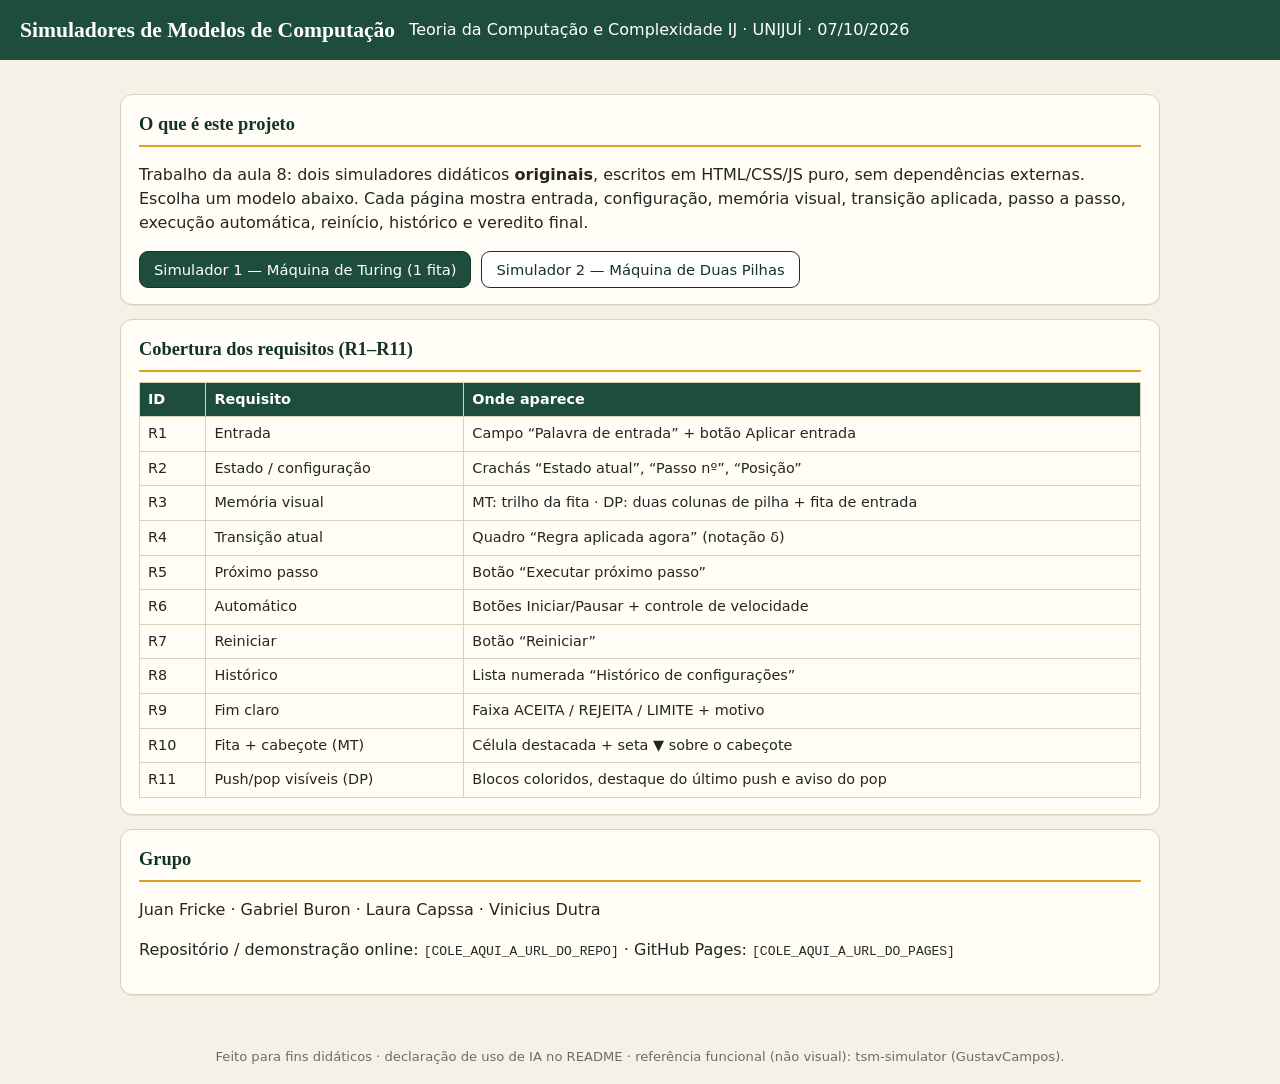
==== index.html @ 35dc0c47 "feat: simuladores MT e 2-pilhas (aula 8, UNIJUI)" ====
<!DOCTYPE html>
<html lang="pt-BR">
<head>
<meta charset="utf-8">
<meta name="viewport" content="width=device-width, initial-scale=1">
<title>Simuladores de Modelos de Computação — UNIJUÍ</title>
<link rel="stylesheet" href="css/estilo.css">
</head>
<body>
<header class="barra-topo">
<h1>Simuladores de Modelos de Computação</h1>
<span>Teoria da Computação e Complexidade IJ · UNIJUÍ · 07/10/2026</span>
</header>
<main class="miolo">
<section class="cartao">
<h2>O que é este projeto</h2>
<p>Trabalho da aula 8: dois simuladores didáticos <strong>originais</strong>, escritos em HTML/CSS/JS puro, sem dependências externas.
Escolha um modelo abaixo. Cada página mostra entrada, configuração, memória visual, transição aplicada,
passo a passo, execução automática, reinício, histórico e veredito final.</p>
<div class="linha">
<a href="mt/index.html"><button>Simulador 1 — Máquina de Turing (1 fita)</button></a>
<a href="dp/index.html"><button class="secundario">Simulador 2 — Máquina de Duas Pilhas</button></a>
</div>
</section>
<section class="cartao">
<h2>Cobertura dos requisitos (R1–R11)</h2>
<table class="req">
<tr><th>ID</th><th>Requisito</th><th>Onde aparece</th></tr>
<tr><td>R1</td><td>Entrada</td><td>Campo “Palavra de entrada” + botão Aplicar entrada</td></tr>
<tr><td>R2</td><td>Estado / configuração</td><td>Crachás “Estado atual”, “Passo nº”, “Posição”</td></tr>
<tr><td>R3</td><td>Memória visual</td><td>MT: trilho da fita · DP: duas colunas de pilha + fita de entrada</td></tr>
<tr><td>R4</td><td>Transição atual</td><td>Quadro “Regra aplicada agora” (notação δ)</td></tr>
<tr><td>R5</td><td>Próximo passo</td><td>Botão “Executar próximo passo”</td></tr>
<tr><td>R6</td><td>Automático</td><td>Botões Iniciar/Pausar + controle de velocidade</td></tr>
<tr><td>R7</td><td>Reiniciar</td><td>Botão “Reiniciar”</td></tr>
<tr><td>R8</td><td>Histórico</td><td>Lista numerada “Histórico de configurações”</td></tr>
<tr><td>R9</td><td>Fim claro</td><td>Faixa ACEITA / REJEITA / LIMITE + motivo</td></tr>
<tr><td>R10</td><td>Fita + cabeçote (MT)</td><td>Célula destacada + seta ▼ sobre o cabeçote</td></tr>
<tr><td>R11</td><td>Push/pop visíveis (DP)</td><td>Blocos coloridos, destaque do último push e aviso do pop</td></tr>
</table>
</section>
<section class="cartao">
<h2>Grupo</h2>
<p>Juan Fricke · Gabriel Buron · Laura Capssa · Vinicius Dutra</p>
<p>Repositório / demonstração online: <code>[COLE_AQUI_A_URL_DO_REPO]</code> ·
GitHub Pages: <code>[COLE_AQUI_A_URL_DO_PAGES]</code></p>
</section>
</main>
<footer class="rodape">Feito para fins didáticos · declaração de uso de IA no README · referência funcional (não visual): tsm-simulator (GustavCampos).</footer>
</body>
</html>
---- css/estilo.css ----
/* Simuladores TC-UNIJUI — estilo proprio.
   Paleta "caderno de serra": creme + verde-mata + mostarda.
   Propositalmente diferente da referencia tsm-simulator. */
:root{
  --fundo:#f4f1e6; --papel:#fffdf6; --tinta:#22271f; --suave:#6b6f61;
  --mata:#1e4d3b; --mata-esc:#123326; --mostarda:#d9a521; --mostarda-cl:#f6e3a1;
  --teal:#0e9b8b; --vermelho:#b3402c; --verde-ok:#1f7a3d; --borda:#d9d2bd;
  --raio:12px; --fonte:Verdana,Geneva,"DejaVu Sans",sans-serif;
  --fonte-titulo:Georgia,"Times New Roman",serif;
}
*{box-sizing:border-box}
body{margin:0;background:var(--fundo);color:var(--tinta);font-family:var(--fonte);line-height:1.5}
.barra-topo{background:var(--mata);color:#fff;padding:14px 20px;display:flex;gap:14px;align-items:center;flex-wrap:wrap}
.barra-topo h1{font-family:var(--fonte-titulo);font-size:1.35rem;margin:0}
.barra-topo a{color:var(--mostarda-cl)}
.miolo{max-width:1080px;margin:0 auto;padding:20px}
.cartao{background:var(--papel);border:1px solid var(--borda);border-radius:var(--raio);padding:16px 18px;margin:14px 0;box-shadow:0 1px 0 #0001}
.cartao h2{font-family:var(--fonte-titulo);margin:0 0 10px;color:var(--mata-esc);font-size:1.15rem;border-bottom:2px solid var(--mostarda);padding-bottom:6px}
.linha{display:flex;gap:10px;flex-wrap:wrap;align-items:center}
label.rotulo{font-weight:bold;font-size:.9rem}
input[type=text],input[type=number],textarea,select{font-family:inherit;font-size:.95rem;padding:8px 10px;border:1px solid var(--borda);border-radius:8px;background:#fff;color:var(--tinta)}
textarea{width:100%;min-height:180px;font-family:Consolas,Menlo,monospace;font-size:.82rem}
button{font-family:inherit;cursor:pointer;border-radius:9px;border:1px solid var(--mata-esc);padding:9px 14px;font-size:.92rem;background:var(--mata);color:#fff}
button:hover{background:var(--mata-esc)}
button.secundario{background:#fff;color:var(--mata-esc)}
button.perigo{background:var(--vermelho);border-color:#7e2a1c}
button:disabled{opacity:.5;cursor:not-allowed}
.crachas{display:flex;gap:10px;flex-wrap:wrap;margin:8px 0}
.cracha{background:#eef3ec;border:1px solid var(--mata);border-radius:999px;padding:4px 12px;font-size:.88rem}
.cracha b{color:var(--mata-esc)}
.faixa{border-radius:10px;padding:10px 14px;font-weight:bold;margin:10px 0}
.faixa.exec{background:#e8f0fe;border:1px solid #9db8e8;color:#1c3d7a}
.faixa.aceita{background:#dff2e2;border:1px solid var(--verde-ok);color:#14522a}
.faixa.rejeita{background:#fbe3dd;border:1px solid var(--vermelho);color:#7e2a1c}
.faixa.limite{background:var(--mostarda-cl);border:1px solid var(--mostarda);color:#5c430a}
/* Fita da MT */
.trilho-fita{display:flex;gap:6px;overflow-x:auto;padding:14px 6px 4px;background:#2c2a24;border-radius:10px}
.celula{min-width:52px;text-align:center;background:var(--papel);border-radius:8px;border:2px solid transparent;padding:2px 2px 6px}
.celula .simbolo{font-family:Consolas,monospace;font-size:1.3rem;font-weight:bold}
.celula .indice{font-size:.7rem;color:var(--suave)}
.celula.cabecote{border-color:var(--mostarda);background:var(--mostarda-cl)}
.seta-cabecote{text-align:center;color:var(--mostarda);font-weight:bold}
.regra-atual{background:#f2f6ef;border-left:6px solid var(--teal);padding:8px 12px;font-family:Consolas,monospace;font-size:.88rem;white-space:pre-wrap}
/* Pilhas */
.palco-pilhas{display:grid;grid-template-columns:1fr 1fr;gap:14px}
@media(max-width:700px){.palco-pilhas{grid-template-columns:1fr}}
.pilha{border:1px solid var(--borda);border-radius:10px;background:#fff;min-height:220px;display:flex;flex-direction:column;justify-content:flex-end;padding:10px;gap:5px}
.pilha h3{margin:0 0 6px;text-align:center;color:var(--mata-esc);font-size:.95rem}
.bloco-pilha{border-radius:7px;text-align:center;padding:6px;font-family:Consolas,monospace;font-weight:bold;border:1px solid #0003}
.bloco-pilha.p1{background:#d9ecf5}
.bloco-pilha.p2{background:#e2f0da}
.bloco-pilha.novo{outline:3px solid var(--mostarda)}
.base-pilha{text-align:center;font-size:.75rem;color:var(--suave);border-top:3px solid var(--mata);padding-top:6px}
.fita-entrada{display:flex;gap:5px;flex-wrap:wrap;margin:8px 0}
.fita-entrada span{border:1px solid var(--borda);background:#fff;border-radius:6px;padding:4px 9px;font-family:Consolas,monospace}
.fita-entrada span.pos{background:var(--mata);color:#fff;font-weight:bold}
ol.historico{max-height:220px;overflow-y:auto;background:#fff;border:1px solid var(--borda);border-radius:8px;padding:10px 10px 10px 30px;font-family:Consolas,monospace;font-size:.8rem}
table.req{border-collapse:collapse;width:100%;font-size:.9rem}
table.req th,table.req td{border:1px solid var(--borda);padding:6px 8px;text-align:left}
table.req th{background:var(--mata);color:#fff}
.rodape{color:var(--suave);font-size:.82rem;text-align:center;padding:18px}
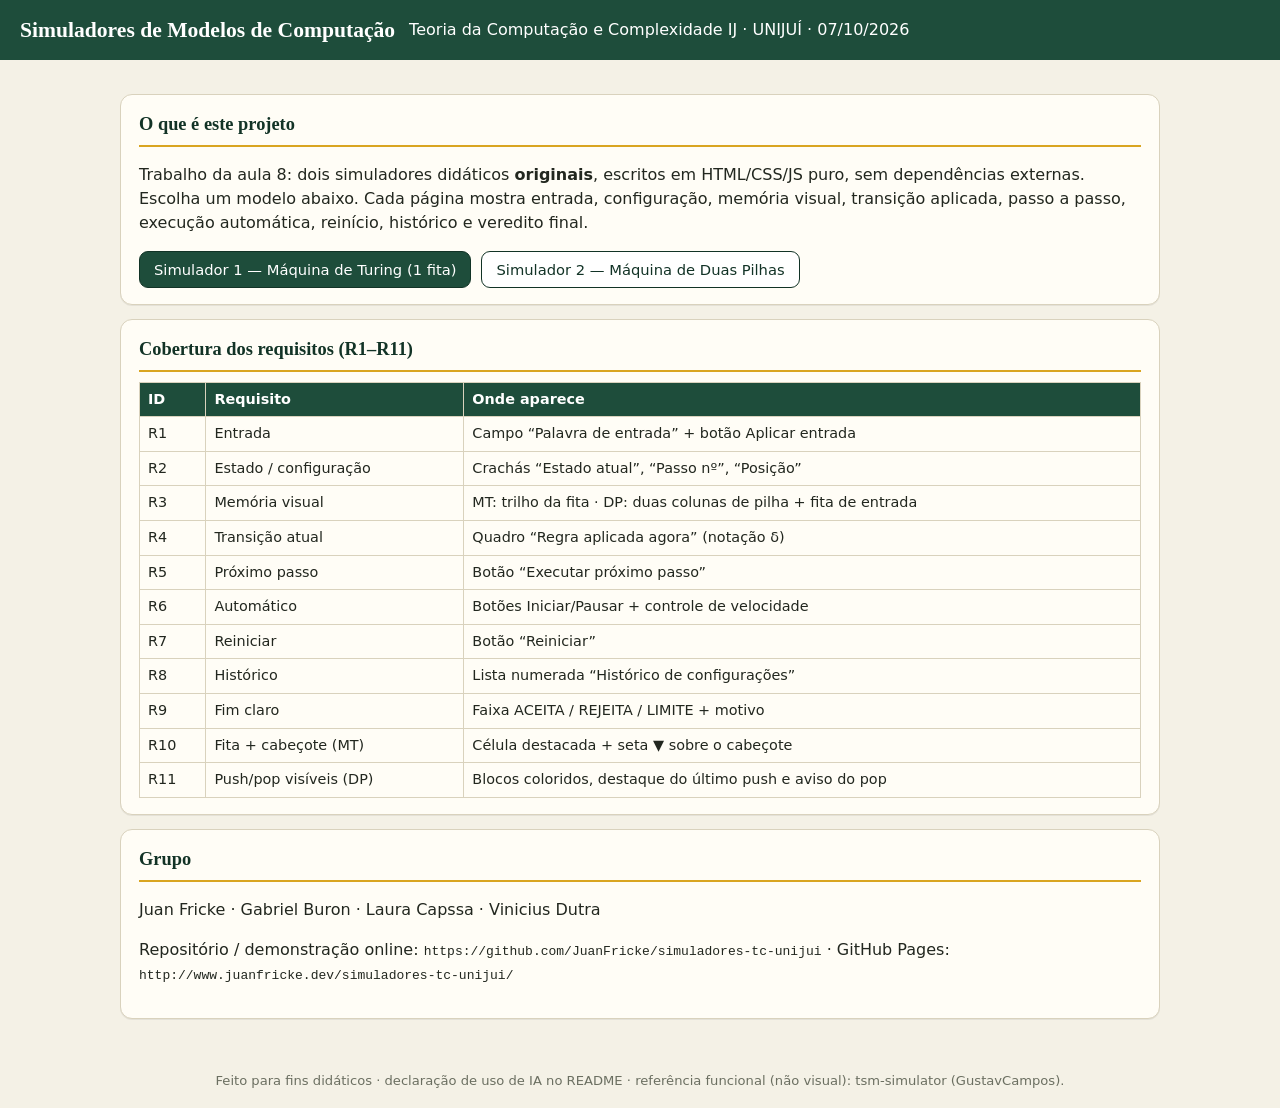
==== commit 5b2ae2da: "docs: links reais do repo e Pages; sem matricula/professor" ====
--- a/index.html
+++ b/index.html
@@ -42,8 +42,8 @@
 <section class="cartao">
 <h2>Grupo</h2>
 <p>Juan Fricke · Gabriel Buron · Laura Capssa · Vinicius Dutra</p>
-<p>Repositório / demonstração online: <code>[COLE_AQUI_A_URL_DO_REPO]</code> ·
-GitHub Pages: <code>[COLE_AQUI_A_URL_DO_PAGES]</code></p>
+<p>Repositório / demonstração online: <code>https://github.com/JuanFricke/simuladores-tc-unijui</code> ·
+GitHub Pages: <code>http://www.juanfricke.dev/simuladores-tc-unijui/</code></p>
 </section>
 </main>
 <footer class="rodape">Feito para fins didáticos · declaração de uso de IA no README · referência funcional (não visual): tsm-simulator (GustavCampos).</footer>
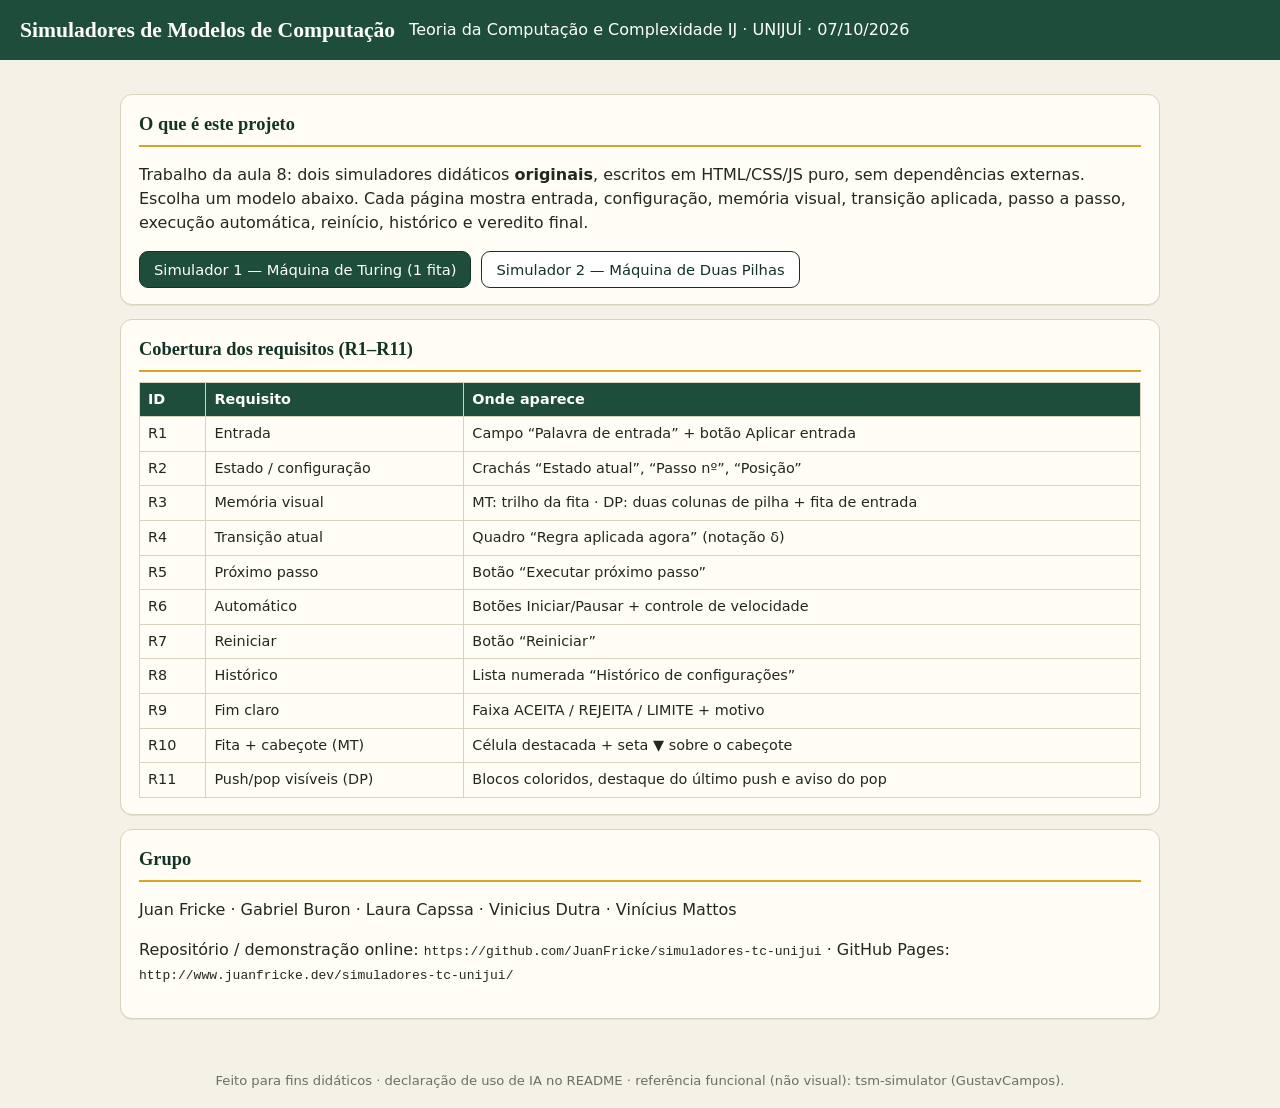
==== commit de7b9208: "docs: adiciona Vinicius Mattos; fix: diagrama sem corte + halo nos rotulos" ====
--- a/index.html
+++ b/index.html
@@ -41,7 +41,7 @@
 </section>
 <section class="cartao">
 <h2>Grupo</h2>
-<p>Juan Fricke · Gabriel Buron · Laura Capssa · Vinicius Dutra</p>
+<p>Juan Fricke · Gabriel Buron · Laura Capssa · Vinicius Dutra · Vinícius Mattos</p>
 <p>Repositório / demonstração online: <code>https://github.com/JuanFricke/simuladores-tc-unijui</code> ·
 GitHub Pages: <code>http://www.juanfricke.dev/simuladores-tc-unijui/</code></p>
 </section>
--- a/css/estilo.css
+++ b/css/estilo.css
@@ -32,24 +32,44 @@
 .faixa.exec{background:#e8f0fe;border:1px solid #9db8e8;color:#1c3d7a}
 .faixa.aceita{background:#dff2e2;border:1px solid var(--verde-ok);color:#14522a}
 .faixa.rejeita{background:#fbe3dd;border:1px solid var(--vermelho);color:#7e2a1c}
+.faixa.aceita{background:#dff2e2;border:1px solid var(--verde-ok);color:#14522a;animation:pulso .9s ease 2}
+.faixa.rejeita{background:#fbe3dd;border:1px solid var(--vermelho);color:#7e2a1c;animation:pulso .9s ease 2}
+@keyframes pulso{50%{transform:scale(1.015)}}
 .faixa.limite{background:var(--mostarda-cl);border:1px solid var(--mostarda);color:#5c430a}
+table.regras{border-collapse:collapse;width:100%;font-size:.82rem;font-family:Consolas,monospace}
+table.regras th,table.regras td{border:1px solid var(--borda);padding:5px 8px;text-align:center}
+table.regras th{background:var(--mata);color:#fff;font-family:var(--fonte)}
+table.regras tr.ativa td{background:var(--mostarda-cl);font-weight:bold}
+.envoltorio-tabela{overflow-x:auto;max-height:260px;overflow-y:auto}
+ol.historico li{cursor:pointer;border-radius:5px;padding:1px 4px}
+ol.historico li:hover{background:var(--mostarda-cl)}
+ol.historico li.atual{background:#e8f0e4;font-weight:bold}
+input[type=range]{accent-color:var(--mata)}
+progress{width:180px;height:12px;accent-color:var(--teal)}
+kbd{border:1px solid var(--borda);border-bottom-width:2px;border-radius:5px;background:#fff;padding:0 6px;font-family:Consolas,monospace;font-size:.8rem}
+.dica{font-size:.83rem;color:var(--suave)}
 /* Fita da MT */
-.trilho-fita{display:flex;gap:6px;overflow-x:auto;padding:14px 6px 4px;background:#2c2a24;border-radius:10px}
+.trilho-fita{position:relative;display:flex;gap:6px;overflow-x:auto;padding:22px 6px 4px;background:#2c2a24;border-radius:10px}
+#seta{position:absolute;top:2px;left:0;transition:left .28s cubic-bezier(.4,0,.2,1);color:var(--mostarda);transform:translateX(-50%);font-size:1rem;line-height:1;pointer-events:none}
 .celula{min-width:52px;text-align:center;background:var(--papel);border-radius:8px;border:2px solid transparent;padding:2px 2px 6px}
 .celula .simbolo{font-family:Consolas,monospace;font-size:1.3rem;font-weight:bold}
 .celula .indice{font-size:.7rem;color:var(--suave)}
 .celula.cabecote{border-color:var(--mostarda);background:var(--mostarda-cl)}
+.celula.gravou{animation:piscar .8s ease}
+@keyframes piscar{0%{background:var(--mostarda);transform:scale(1.12)}100%{}}
 .seta-cabecote{text-align:center;color:var(--mostarda);font-weight:bold}
 .regra-atual{background:#f2f6ef;border-left:6px solid var(--teal);padding:8px 12px;font-family:Consolas,monospace;font-size:.88rem;white-space:pre-wrap}
 /* Pilhas */
 .palco-pilhas{display:grid;grid-template-columns:1fr 1fr;gap:14px}
 @media(max-width:700px){.palco-pilhas{grid-template-columns:1fr}}
-.pilha{border:1px solid var(--borda);border-radius:10px;background:#fff;min-height:220px;display:flex;flex-direction:column;justify-content:flex-end;padding:10px;gap:5px}
+.pilha{border:1px solid var(--borda);border-radius:10px;background:#fff;min-height:220px;display:flex;flex-direction:column;justify-content:flex-start;padding:10px;gap:5px}
 .pilha h3{margin:0 0 6px;text-align:center;color:var(--mata-esc);font-size:.95rem}
 .bloco-pilha{border-radius:7px;text-align:center;padding:6px;font-family:Consolas,monospace;font-weight:bold;border:1px solid #0003}
 .bloco-pilha.p1{background:#d9ecf5}
 .bloco-pilha.p2{background:#e2f0da}
-.bloco-pilha.novo{outline:3px solid var(--mostarda)}
+.bloco-pilha.novo{outline:3px solid var(--mostarda);animation:cair .32s ease}
+@keyframes cair{from{transform:translateY(-16px);opacity:0}}
+.fantasma{border-radius:7px;text-align:center;padding:6px;font-family:Consolas,monospace;border:2px dashed var(--vermelho);color:var(--vermelho);background:#fff;opacity:.75}
 .base-pilha{text-align:center;font-size:.75rem;color:var(--suave);border-top:3px solid var(--mata);padding-top:6px}
 .fita-entrada{display:flex;gap:5px;flex-wrap:wrap;margin:8px 0}
 .fita-entrada span{border:1px solid var(--borda);background:#fff;border-radius:6px;padding:4px 9px;font-family:Consolas,monospace}
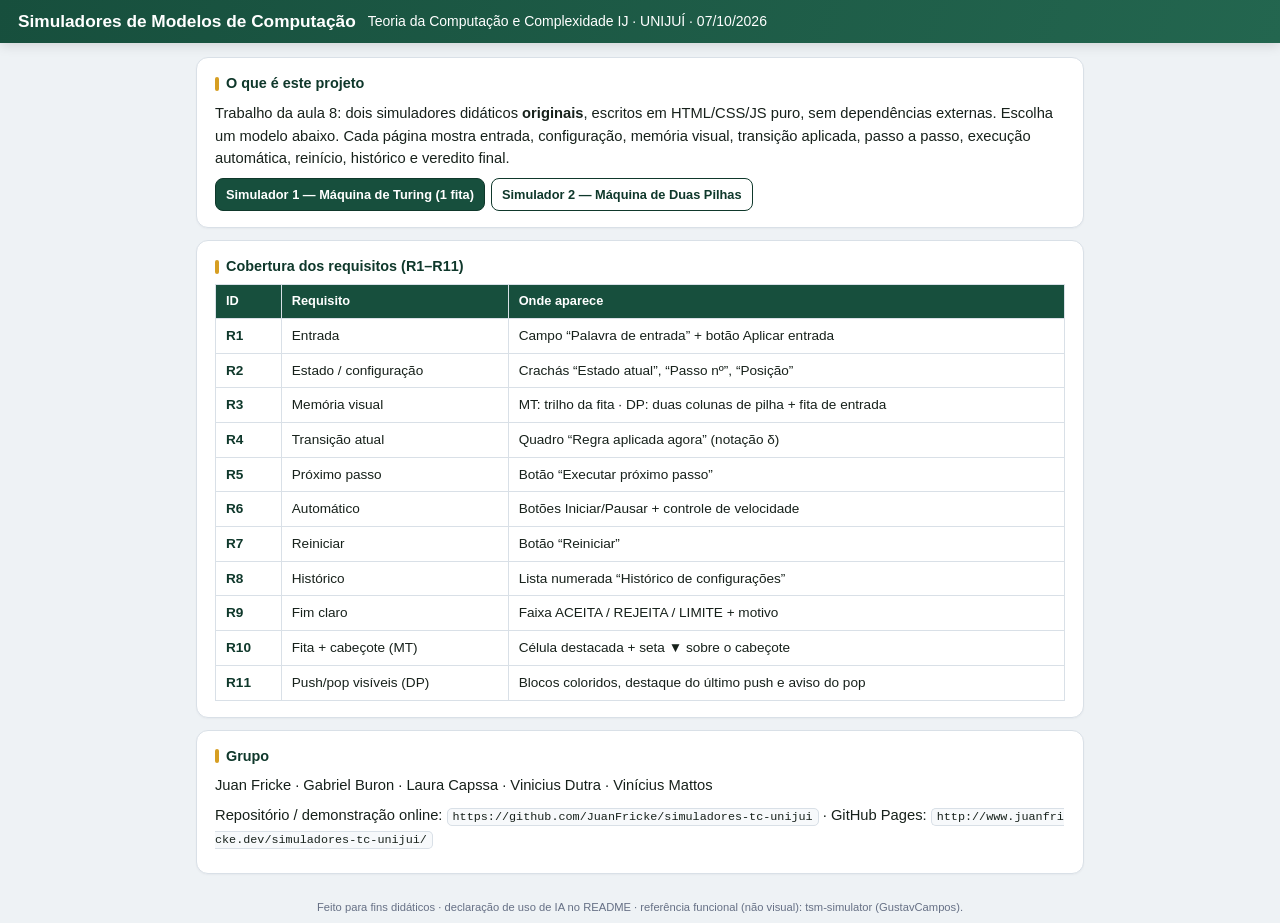
==== commit ce458717: "fix(frontend): aplica layout desktop e portal legivel Reorganiza grade MT/DP em memoria lateral com " ====
--- a/index.html
+++ b/index.html
@@ -11,7 +11,7 @@
 <h1>Simuladores de Modelos de Computação</h1>
 <span>Teoria da Computação e Complexidade IJ · UNIJUÍ · 07/10/2026</span>
 </header>
-<main class="miolo">
+<main class="portal">
 <section class="cartao">
 <h2>O que é este projeto</h2>
 <p>Trabalho da aula 8: dois simuladores didáticos <strong>originais</strong>, escritos em HTML/CSS/JS puro, sem dependências externas.
--- a/css/estilo.css
+++ b/css/estilo.css
@@ -1,81 +1,166 @@
-/* Simuladores TC-UNIJUI — estilo proprio.
-   Paleta "caderno de serra": creme + verde-mata + mostarda.
-   Propositalmente diferente da referencia tsm-simulator. */
 :root{
-  --fundo:#f4f1e6; --papel:#fffdf6; --tinta:#22271f; --suave:#6b6f61;
-  --mata:#1e4d3b; --mata-esc:#123326; --mostarda:#d9a521; --mostarda-cl:#f6e3a1;
-  --teal:#0e9b8b; --vermelho:#b3402c; --verde-ok:#1f7a3d; --borda:#d9d2bd;
-  --raio:12px; --fonte:Verdana,Geneva,"DejaVu Sans",sans-serif;
-  --fonte-titulo:Georgia,"Times New Roman",serif;
+  --fundo:#eef2f5; --papel:#fff; --papel-2:#f7f9fb; --tinta:#17211b; --suave:#667085;
+  --mata:#174f3d; --mata-esc:#0f382b; --mostarda:#d69e22; --mostarda-cl:#fff4cf;
+  --teal:#087f72; --vermelho:#b42318; --verde-ok:#16803c; --borda:#d9e0e7;
+  --raio:12px;
+  --fonte:Arial,Helvetica,sans-serif;
+  --mono:"Courier New",Courier,monospace;
 }
 *{box-sizing:border-box}
-body{margin:0;background:var(--fundo);color:var(--tinta);font-family:var(--fonte);line-height:1.5}
-.barra-topo{background:var(--mata);color:#fff;padding:14px 20px;display:flex;gap:14px;align-items:center;flex-wrap:wrap}
-.barra-topo h1{font-family:var(--fonte-titulo);font-size:1.35rem;margin:0}
-.barra-topo a{color:var(--mostarda-cl)}
-.miolo{max-width:1080px;margin:0 auto;padding:20px}
-.cartao{background:var(--papel);border:1px solid var(--borda);border-radius:var(--raio);padding:16px 18px;margin:14px 0;box-shadow:0 1px 0 #0001}
-.cartao h2{font-family:var(--fonte-titulo);margin:0 0 10px;color:var(--mata-esc);font-size:1.15rem;border-bottom:2px solid var(--mostarda);padding-bottom:6px}
-.linha{display:flex;gap:10px;flex-wrap:wrap;align-items:center}
-label.rotulo{font-weight:bold;font-size:.9rem}
-input[type=text],input[type=number],textarea,select{font-family:inherit;font-size:.95rem;padding:8px 10px;border:1px solid var(--borda);border-radius:8px;background:#fff;color:var(--tinta)}
-textarea{width:100%;min-height:180px;font-family:Consolas,Menlo,monospace;font-size:.82rem}
-button{font-family:inherit;cursor:pointer;border-radius:9px;border:1px solid var(--mata-esc);padding:9px 14px;font-size:.92rem;background:var(--mata);color:#fff}
-button:hover{background:var(--mata-esc)}
+html{background:var(--fundo)}
+body{margin:0;background:var(--fundo);color:var(--tinta);font-family:var(--fonte);line-height:1.35;font-size:14px}
+
+/* ---------- topo ---------- */
+.barra-topo{position:sticky;top:0;z-index:20;background:linear-gradient(110deg,var(--mata),#23664f);color:#fff;padding:10px 18px;display:flex;gap:12px;align-items:center;flex-wrap:wrap;box-shadow:0 2px 12px #0002}
+.barra-topo h1{font-size:1.08rem;margin:0;font-weight:750}
+.barra-topo a{color:#ffe8a3;text-decoration:none;font-weight:650}
+
+/* ---------- portal (index.html: coluna única, legível) ---------- */
+.portal{max-width:920px;margin:0 auto;padding:14px 16px 18px;display:flex;flex-direction:column;gap:12px}
+.portal .cartao{padding:16px 18px}
+.portal p{font-size:.92rem;line-height:1.55;margin:.5em 0}
+.portal table.req{border-collapse:collapse;width:100%;font-family:var(--fonte);font-size:.85rem;line-height:1.45}
+.portal table.req th,.portal table.req td{border:1px solid var(--borda);padding:7px 10px;text-align:left;vertical-align:top}
+.portal table.req th{background:var(--mata);color:#fff;font-size:.8rem}
+.portal table.req td:first-child{white-space:nowrap;font-weight:700;color:var(--mata-esc)}
+.portal code{font-family:var(--mono);font-size:.8em;background:var(--papel-2);border:1px solid var(--borda);border-radius:5px;padding:1px 5px;word-break:break-all}
+
+/* ---------- grade principal (desktop = desenho pedido) ---------- */
+.miolo{max-width:1400px;margin:0 auto;padding:10px 16px 16px;display:grid;gap:10px;align-items:stretch;
+  grid-template-columns:repeat(12,minmax(0,1fr));
+  grid-template-areas:
+    "controle controle controle controle controle controle controle controle controle controle controle controle"
+    "status status status status status status status status status status status status"
+    "memoria memoria memoria memoria memoria memoria memoria memoria regra regra regra regra"
+    "memoria memoria memoria memoria memoria memoria memoria memoria diagrama diagrama diagrama diagrama"
+    "historico historico historico historico historico tabela tabela tabela tabela tabela tabela tabela"
+    "json json json json json json json json json json json json";
+}
+.cartao{background:var(--papel);border:1px solid var(--borda);border-radius:var(--raio);padding:11px 13px;margin:0;box-shadow:0 1px 2px #1018280a;min-width:0}
+.cartao h2{margin:0 0 8px;color:var(--mata-esc);font-size:.9rem;font-weight:750;display:flex;align-items:center;gap:7px}
+.cartao h2:before{content:"";width:4px;height:14px;background:var(--mostarda);border-radius:4px;display:inline-block}
+.painel-controle{grid-area:controle}
+.painel-status{grid-area:status}
+.painel-memoria{grid-area:memoria;min-height:250px;display:flex;flex-direction:column}
+.painel-regra{grid-area:regra}
+.painel-diagrama{grid-area:diagrama}
+.painel-historico{grid-area:historico}
+.painel-tabela{grid-area:tabela;min-width:0}
+.painel-json{grid-area:json;margin:0;padding:0;background:transparent;border:0;box-shadow:none}
+
+/* ---------- controles ---------- */
+.linha{display:flex;gap:6px;flex-wrap:wrap;align-items:center}
+label.rotulo{font-weight:650;font-size:.8rem}
+input[type=text],input[type=number],textarea,select{font:inherit;padding:7px 9px;border:1px solid var(--borda);border-radius:8px;background:#fff;color:var(--tinta)}
+input[type=text]{min-width:190px}
+textarea{width:100%;min-height:140px;font-family:var(--mono);font-size:.76rem}
+button{font:inherit;cursor:pointer;border-radius:8px;border:1px solid var(--mata-esc);padding:7px 10px;font-size:.8rem;background:var(--mata);color:#fff;font-weight:650;transition:.15s}
+button:hover{background:var(--mata-esc);transform:translateY(-1px)}
 button.secundario{background:#fff;color:var(--mata-esc)}
-button.perigo{background:var(--vermelho);border-color:#7e2a1c}
-button:disabled{opacity:.5;cursor:not-allowed}
-.crachas{display:flex;gap:10px;flex-wrap:wrap;margin:8px 0}
-.cracha{background:#eef3ec;border:1px solid var(--mata);border-radius:999px;padding:4px 12px;font-size:.88rem}
+button.secundario:hover{background:#f3f7f5}
+button:disabled{opacity:.5;cursor:not-allowed;transform:none}
+
+/* ---------- faixa de status: ESTADO PASSO POSIÇÃO ████ ✅ ACEITA (uma linha no desktop) ---------- */
+.status-linha{display:flex;gap:10px;align-items:center;justify-content:space-between;flex-wrap:wrap}
+.crachas{display:flex;gap:6px;flex-wrap:wrap;margin:0;align-items:center;flex:1 1 auto}
+.cracha{background:#f1f7f4;border:1px solid #b8d5c8;border-radius:999px;padding:4px 10px;font-size:.76rem;white-space:nowrap}
 .cracha b{color:var(--mata-esc)}
-.faixa{border-radius:10px;padding:10px 14px;font-weight:bold;margin:10px 0}
-.faixa.exec{background:#e8f0fe;border:1px solid #9db8e8;color:#1c3d7a}
-.faixa.aceita{background:#dff2e2;border:1px solid var(--verde-ok);color:#14522a}
-.faixa.rejeita{background:#fbe3dd;border:1px solid var(--vermelho);color:#7e2a1c}
-.faixa.aceita{background:#dff2e2;border:1px solid var(--verde-ok);color:#14522a;animation:pulso .9s ease 2}
-.faixa.rejeita{background:#fbe3dd;border:1px solid var(--vermelho);color:#7e2a1c;animation:pulso .9s ease 2}
-@keyframes pulso{50%{transform:scale(1.015)}}
-.faixa.limite{background:var(--mostarda-cl);border:1px solid var(--mostarda);color:#5c430a}
-table.regras{border-collapse:collapse;width:100%;font-size:.82rem;font-family:Consolas,monospace}
-table.regras th,table.regras td{border:1px solid var(--borda);padding:5px 8px;text-align:center}
-table.regras th{background:var(--mata);color:#fff;font-family:var(--fonte)}
+.cracha.progresso{display:inline-flex;align-items:center;gap:6px}
+.faixa{border-radius:9px;padding:8px 14px;font-weight:800;margin:0;font-size:.86rem;flex:0 1 430px;text-align:center;min-width:260px}
+.faixa.exec{background:#edf4ff;border:1px solid #b2cdf6;color:#174ea6}
+.faixa.aceita{background:#e6f6eb;border:1px solid #62b47d;color:#116329;animation:pulso .9s ease 2}
+.faixa.rejeita{background:#fff0ed;border:1px solid #e5a095;color:#8d2017;animation:pulso .9s ease 2}
+.faixa.limite{background:var(--mostarda-cl);border:1px solid #e4bd54;color:#684b05}
+@keyframes pulso{50%{transform:scale(1.01)}}
+progress{width:130px;height:10px;accent-color:var(--teal)}
+input[type=range]{accent-color:var(--mata)}
+.dica{font-size:.72rem;color:var(--suave)}
+.motivo-linha{font-size:.78rem;color:var(--suave);margin:6px 0 0}
+kbd{border:1px solid var(--borda);border-bottom-width:2px;border-radius:4px;background:#fff;padding:0 5px;font-family:var(--mono);font-size:.7rem}
+
+/* ---------- memoria: FITA / PILHAS (centro, 2/3) ---------- */
+.trilho-fita{position:relative;display:flex;gap:6px;overflow-x:auto;padding:24px 8px 10px;background:#252922;border-radius:9px;min-height:104px;align-items:flex-end;justify-content:flex-start}
+.trilho-fita:after{content:"MEMÓRIA / FITA";position:absolute;right:8px;top:4px;color:#d9d2bd;font-size:.58rem;letter-spacing:.08em;opacity:.8}
+#seta{position:absolute;top:4px;left:0;transition:left .22s cubic-bezier(.4,0,.2,1);color:var(--mostarda);transform:translateX(-50%);font-size:.95rem;line-height:1;pointer-events:none}
+.celula{min-width:52px;text-align:center;background:#fff;border-radius:7px;border:2px solid transparent;padding:3px 2px 5px;flex:0 0 auto}
+.celula .simbolo{font-family:var(--mono);font-size:1.2rem;font-weight:800}
+.celula .indice{font-size:.62rem;color:var(--suave)}
+.celula.cabecote{border-color:var(--mostarda);background:var(--mostarda-cl)}
+.celula.gravou{animation:piscar .7s ease}
+@keyframes piscar{0%{background:var(--mostarda);transform:scale(1.08)}100%{}}
+.centro-fita{display:flex;justify-content:center}
+.legenda-memoria{font-size:.78rem;color:var(--suave);margin:8px 0 0;text-align:center}
+
+/* ---------- lateral direita: REGRA em cima, DIAGRAMA embaixo ---------- */
+.regra-destaque{background:#f4f8f6;border:1px solid #c7ddd4;border-left:5px solid var(--teal);padding:12px;font-family:var(--mono);font-size:1rem;font-weight:800;text-align:center;border-radius:0 8px 8px 0;min-height:52px;display:flex;align-items:center;justify-content:center;white-space:pre-wrap}
+.regra-atual{background:#f4f8f6;border:1px solid #c7ddd4;border-left:5px solid var(--teal);padding:11px 12px;font-family:var(--mono);font-size:.8rem;white-space:pre-wrap;border-radius:0 8px 8px 0;min-height:52px;display:flex;align-items:center}
+.regra-detalhe{margin:8px 0 0;font-size:.76rem;color:#33413a;background:var(--papel-2);border:1px solid var(--borda);border-radius:8px;padding:8px 10px;line-height:1.5}
+.regra-lista{margin:8px 0 0;display:grid;gap:6px;font-size:.78rem}
+.regra-lista .item{background:var(--papel-2);border:1px solid var(--borda);border-radius:8px;padding:6px 9px;display:flex;gap:8px;align-items:baseline}
+.regra-lista dt{font-weight:800;color:var(--mata-esc);min-width:92px;font-size:.7rem;text-transform:uppercase;letter-spacing:.03em}
+.regra-lista dd{margin:0;font-family:var(--mono);font-weight:700}
+.aviso-passo{margin:8px 0 0;font-size:.7rem;color:var(--suave)}
+#diagrama{width:100%;height:170px;display:block}
+
+/* ---------- DP: entrada + duas pilhas lado a lado ---------- */
+.fita-entrada{display:flex;gap:5px;flex-wrap:wrap;margin:6px 0 10px;align-items:center}
+.fita-entrada .rotulo-entrada{font-size:.76rem;font-weight:700;color:var(--mata-esc);margin-right:4px}
+.fita-entrada span.chip{border:1px solid var(--borda);background:#fff;border-radius:6px;padding:4px 9px;font-family:var(--mono);font-size:.86rem;font-weight:700}
+.fita-entrada span.chip.pos{background:var(--mata);color:#fff;border-color:var(--mata-esc)}
+.palco-pilhas{display:grid;grid-template-columns:1fr 1fr;gap:10px;flex:1}
+.pilha{border:1px solid var(--borda);border-radius:10px;background:var(--papel-2);min-height:175px;max-height:230px;overflow:auto;display:flex;flex-direction:column;padding:8px;gap:5px}
+.pilha h3{margin:0 0 3px;text-align:center;color:var(--mata-esc);font-size:.76rem;position:sticky;top:0;background:var(--papel-2);z-index:1;letter-spacing:.02em}
+.bloco-pilha{border-radius:6px;text-align:center;padding:5px;font-family:var(--mono);font-size:.82rem;font-weight:800;border:1px solid #0002}
+.bloco-pilha.p1{background:#e4f1f8}
+.bloco-pilha.p2{background:#eaf5e5}
+.bloco-pilha.novo{outline:2px solid var(--mostarda);animation:cair .28s ease}
+@keyframes cair{from{transform:translateY(-12px);opacity:0}}
+.fantasma{border-radius:6px;text-align:center;padding:4px;font-family:var(--mono);font-size:.76rem;border:2px dashed var(--vermelho);color:var(--vermelho);background:#fff;opacity:.75}
+.base-pilha{text-align:center;font-size:.68rem;color:var(--suave);border-top:2px solid var(--mata);padding-top:4px;margin-top:auto}
+
+/* ---------- base: HISTÓRICO | TABELA ---------- */
+ol.historico{max-height:190px;overflow-y:auto;background:#fff;border:1px solid var(--borda);border-radius:7px;padding:7px 7px 7px 27px;margin:0;font-family:var(--mono);font-size:.66rem}
+ol.historico li{cursor:pointer;border-radius:4px;padding:2px 3px}
+ol.historico li:hover{background:var(--mostarda-cl)}
+ol.historico li.atual{background:#e8f0e4;font-weight:700}
+table.regras{border-collapse:collapse;width:100%;font-size:.66rem;font-family:var(--mono)}
+table.regras th,table.regras td{border:1px solid var(--borda);padding:4px 6px;text-align:center}
+table.regras th{background:var(--mata);color:#fff;font-family:var(--fonte);position:sticky;top:0}
 table.regras tr.ativa td{background:var(--mostarda-cl);font-weight:bold}
-.envoltorio-tabela{overflow-x:auto;max-height:260px;overflow-y:auto}
-ol.historico li{cursor:pointer;border-radius:5px;padding:1px 4px}
-ol.historico li:hover{background:var(--mostarda-cl)}
-ol.historico li.atual{background:#e8f0e4;font-weight:bold}
-input[type=range]{accent-color:var(--mata)}
-progress{width:180px;height:12px;accent-color:var(--teal)}
-kbd{border:1px solid var(--borda);border-bottom-width:2px;border-radius:5px;background:#fff;padding:0 6px;font-family:Consolas,monospace;font-size:.8rem}
-.dica{font-size:.83rem;color:var(--suave)}
-/* Fita da MT */
-.trilho-fita{position:relative;display:flex;gap:6px;overflow-x:auto;padding:22px 6px 4px;background:#2c2a24;border-radius:10px}
-#seta{position:absolute;top:2px;left:0;transition:left .28s cubic-bezier(.4,0,.2,1);color:var(--mostarda);transform:translateX(-50%);font-size:1rem;line-height:1;pointer-events:none}
-.celula{min-width:52px;text-align:center;background:var(--papel);border-radius:8px;border:2px solid transparent;padding:2px 2px 6px}
-.celula .simbolo{font-family:Consolas,monospace;font-size:1.3rem;font-weight:bold}
-.celula .indice{font-size:.7rem;color:var(--suave)}
-.celula.cabecote{border-color:var(--mostarda);background:var(--mostarda-cl)}
-.celula.gravou{animation:piscar .8s ease}
-@keyframes piscar{0%{background:var(--mostarda);transform:scale(1.12)}100%{}}
-.seta-cabecote{text-align:center;color:var(--mostarda);font-weight:bold}
-.regra-atual{background:#f2f6ef;border-left:6px solid var(--teal);padding:8px 12px;font-family:Consolas,monospace;font-size:.88rem;white-space:pre-wrap}
-/* Pilhas */
-.palco-pilhas{display:grid;grid-template-columns:1fr 1fr;gap:14px}
-@media(max-width:700px){.palco-pilhas{grid-template-columns:1fr}}
-.pilha{border:1px solid var(--borda);border-radius:10px;background:#fff;min-height:220px;display:flex;flex-direction:column;justify-content:flex-start;padding:10px;gap:5px}
-.pilha h3{margin:0 0 6px;text-align:center;color:var(--mata-esc);font-size:.95rem}
-.bloco-pilha{border-radius:7px;text-align:center;padding:6px;font-family:Consolas,monospace;font-weight:bold;border:1px solid #0003}
-.bloco-pilha.p1{background:#d9ecf5}
-.bloco-pilha.p2{background:#e2f0da}
-.bloco-pilha.novo{outline:3px solid var(--mostarda);animation:cair .32s ease}
-@keyframes cair{from{transform:translateY(-16px);opacity:0}}
-.fantasma{border-radius:7px;text-align:center;padding:6px;font-family:Consolas,monospace;border:2px dashed var(--vermelho);color:var(--vermelho);background:#fff;opacity:.75}
-.base-pilha{text-align:center;font-size:.75rem;color:var(--suave);border-top:3px solid var(--mata);padding-top:6px}
-.fita-entrada{display:flex;gap:5px;flex-wrap:wrap;margin:8px 0}
-.fita-entrada span{border:1px solid var(--borda);background:#fff;border-radius:6px;padding:4px 9px;font-family:Consolas,monospace}
-.fita-entrada span.pos{background:var(--mata);color:#fff;font-weight:bold}
-ol.historico{max-height:220px;overflow-y:auto;background:#fff;border:1px solid var(--borda);border-radius:8px;padding:10px 10px 10px 30px;font-family:Consolas,monospace;font-size:.8rem}
-table.req{border-collapse:collapse;width:100%;font-size:.9rem}
-table.req th,table.req td{border:1px solid var(--borda);padding:6px 8px;text-align:left}
-table.req th{background:var(--mata);color:#fff}
-.rodape{color:var(--suave);font-size:.82rem;text-align:center;padding:18px}
+.envoltorio-tabela{overflow:auto;max-height:210px;border:1px solid var(--borda);border-radius:7px}
+.exemplos{display:flex;gap:5px;flex-wrap:wrap;align-items:center;margin-top:7px}
+.exemplos:before{content:"Testes guiados:";font-size:.72rem;font-weight:700;color:var(--suave);margin-right:1px}
+.exemplo-extra{display:inline-flex;align-items:center;gap:5px;padding:5px 8px}
+.exemplo-extra small{font-size:.62rem;opacity:.72;text-transform:uppercase}
+.exemplo-extra.esperado-ok{border-color:#9ac5a8}
+.exemplo-extra.esperado-no{border-color:#dfaaa2}
+.exemplo-extra.esperado-ok small{color:var(--verde-ok)}
+.exemplo-extra.esperado-no small{color:var(--vermelho)}
+.exemplo-rapido{padding:5px 8px}
+.rodape{color:var(--suave);font-size:.7rem;text-align:center;padding:8px}
+details{border:1px solid var(--borda);border-radius:8px;background:var(--papel-2)}
+details>summary{cursor:pointer;padding:8px 10px;font-weight:700;color:var(--mata-esc);list-style:none}
+details>summary::-webkit-details-marker{display:none}
+details>summary:before{content:"＋";margin-right:6px;color:var(--mostarda)}
+details[open]>summary:before{content:"−"}
+details>.conteudo-detalhe{padding:0 10px 10px}
+
+@media(max-width:1050px){
+  .miolo{grid-template-columns:1fr 1fr;grid-template-areas:"controle controle" "status status" "memoria memoria" "regra diagrama" "historico tabela" "json json"}
+  .painel-memoria{min-height:0}
+  .faixa{flex:1 1 100%}
+}
+@media(max-width:760px){
+  .miolo{display:grid;grid-template-columns:1fr;grid-template-areas:"controle" "status" "memoria" "regra" "diagrama" "historico" "tabela" "json"}
+  .palco-pilhas{grid-template-columns:1fr}
+  input[type=text]{min-width:150px;width:100%}
+  .barra-topo{padding:9px 12px}.miolo{padding:8px}.cartao{padding:10px}.cartao h2{font-size:.86rem}
+  .faixa{min-width:0}
+}
+@media(min-width:1100px) and (min-height:780px){
+  .miolo{gap:10px}
+  .painel-memoria{min-height:290px}
+  #diagrama{height:190px}
+  ol.historico{max-height:220px}
+  .envoltorio-tabela{max-height:240px}
+}
